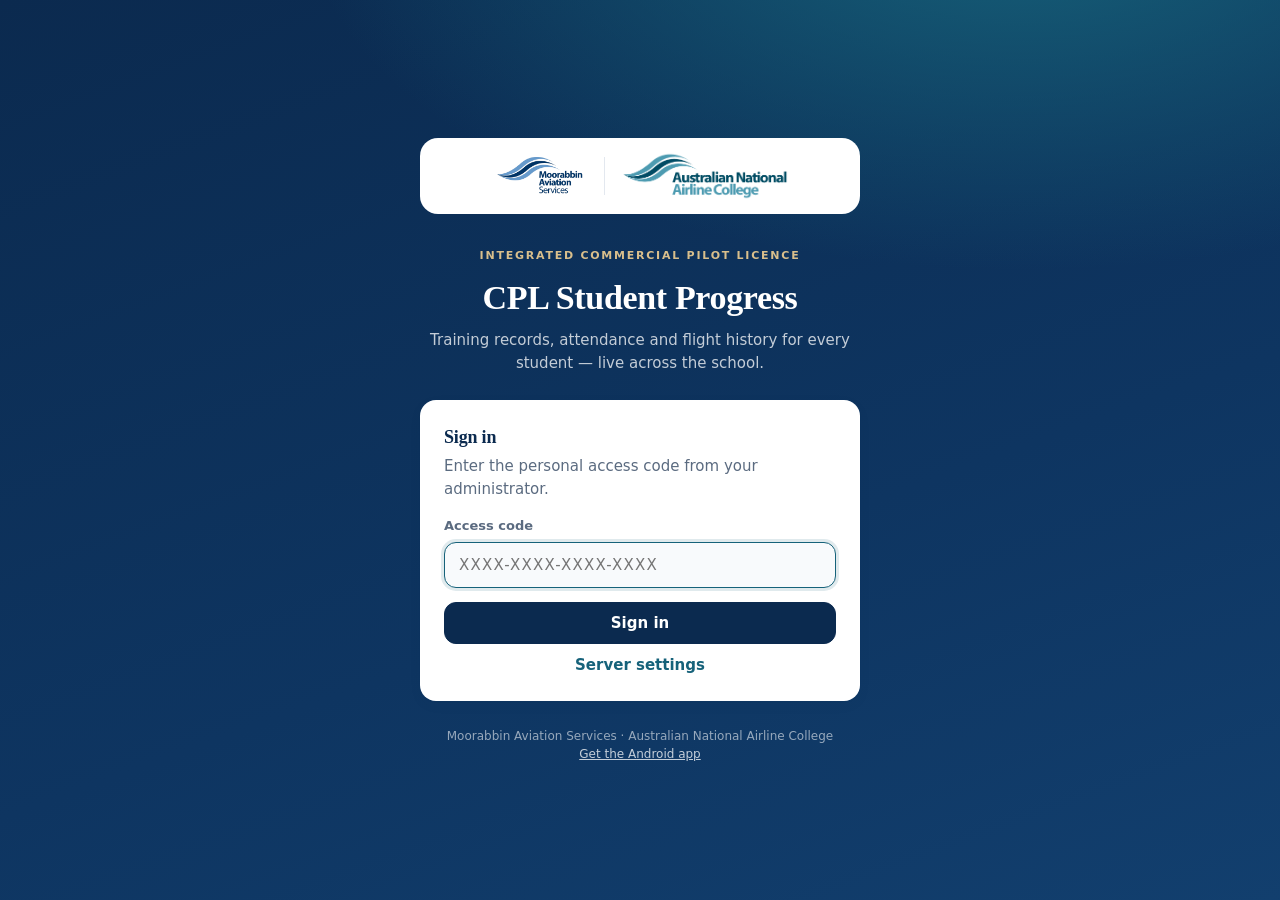
==== docs/index.html @ b9ecb1c2 "Read Smart cancellation report PDFs (statistics cover every event even when only the first page prin" ====
<!doctype html>
<html lang="en">
<head>
<meta charset="utf-8">
<meta name="cpl-build" content="2026-11-01T00:25:20Z">
<meta name="viewport" content="width=device-width,initial-scale=1,viewport-fit=cover">
<meta name="theme-color" content="#0b2a4f">
<meta name="description" content="CPL student progress for Moorabbin Aviation Services: training records, attendance and flight history, live across the school.">
<title>CPL Tracker · Moorabbin Aviation Services</title>
<link rel="manifest" href="manifest.webmanifest">
<link rel="icon" href="icons/icon-192.png">
<link rel="apple-touch-icon" href="icons/apple-touch-icon.png">
<meta name="apple-mobile-web-app-capable" content="yes">
<meta name="mobile-web-app-capable" content="yes">
<meta name="apple-mobile-web-app-status-bar-style" content="black-translucent">
<meta name="apple-mobile-web-app-title" content="CPL Tracker">
<link rel="stylesheet" href="app.css?v=2026-11-01T00:25:20Z">
</head>
<body>
<div id="app"><div class="login"><div class="box" style="color:#fff;text-align:center">Loading…</div></div></div>
<noscript>This site needs JavaScript.</noscript>
<script src="report.js?v=2026-11-01T00:25:20Z"></script>
<script src="importer.js?v=2026-11-01T00:25:20Z"></script>
<script src="app.js?v=2026-11-01T00:25:20Z"></script>
</body>
</html>
---- docs/app.css ----
:root{
  --navy:#0b2a4f;--navy2:#123b6b;--teal:#16627a;--gold:#b8955a;--gold2:#d9bf8c;
  --bg:#f3f5f8;--surface:#fff;--line:#e3e8ef;--line2:#eef2f6;--text:#0f1c2e;--muted:#5b6b80;--faint:#98a4b3;
  --green:#1f7a4d;--green-bg:#e3f2ea;--amber:#b7791f;--amber-bg:#fdf1dc;--red:#b42318;--red-bg:#fbe5e5;--chip:#e8edf3;--tint:#dfe8f3;
  --serif:"Iowan Old Style","Palatino Linotype",Palatino,Georgia,"Times New Roman",serif;
  --sans:Inter,system-ui,-apple-system,"Segoe UI",Roboto,"Helvetica Neue",Arial,sans-serif;
  --r:16px;--shadow:0 1px 2px #0b2a4f0d,0 4px 14px #0b2a4f0a;--shadow2:0 10px 40px #0b2a4f2e;
  --side:252px;
  color-scheme:light;
}
*{box-sizing:border-box}
html,body{margin:0;height:100%}
body{background:var(--bg);color:var(--text);font:15px/1.5 var(--sans);-webkit-font-smoothing:antialiased;-webkit-tap-highlight-color:transparent}
button,input,select,textarea{font:inherit;color:inherit}
a{color:var(--teal)}
h1,h2,h3{font-family:var(--serif);color:var(--navy);margin:0;font-weight:700;letter-spacing:-.01em}
.sr{position:absolute;width:1px;height:1px;overflow:hidden;clip:rect(0 0 0 0)}
svg.i{width:22px;height:22px;fill:currentColor;flex:0 0 auto}

/* ---------- shell ---------- */
.shell{display:grid;grid-template-columns:var(--side) 1fr;min-height:100vh}
.side{position:sticky;top:0;height:100vh;padding-top:calc(18px + env(safe-area-inset-top))!important;background:linear-gradient(180deg,#0b2a4f 0%,#0e3561 70%,#123f6e 100%);color:#fff;display:flex;flex-direction:column;padding:18px 14px}
.brand{background:#fff;border-radius:14px;padding:10px 12px;display:flex;align-items:center;gap:10px;margin-bottom:8px}
.brand img{height:34px;width:auto;display:block}
.brand .sep{width:1px;height:28px;background:var(--line)}
.side .kicker{font-size:10.5px;letter-spacing:.14em;text-transform:uppercase;color:var(--gold2);font-weight:700;padding:14px 10px 6px}
.side nav{display:flex;flex-direction:column;gap:2px;margin-top:4px}
.side nav a{display:flex;align-items:center;gap:12px;padding:11px 12px;border-radius:12px;color:#ffffffc0;text-decoration:none;font-weight:600;font-size:14.5px;transition:background .15s,color .15s}
.side nav a:hover{background:#ffffff12;color:#fff}
.side nav a.on{background:#ffffff1f;color:#fff;box-shadow:inset 3px 0 0 var(--gold)}
.side .grow{flex:1}
.me{display:flex;align-items:center;gap:10px;padding:10px;border-radius:12px;background:#ffffff10}
.me b{display:block;font-size:14px}.me small{color:#ffffffa0;font-size:12px}
.main{min-width:0;display:flex;flex-direction:column}
.top{position:sticky;top:0;z-index:20;display:flex;align-items:center;gap:12px;padding:calc(14px + env(safe-area-inset-top)) 28px 14px;background:#f3f5f8e8;backdrop-filter:blur(12px);-webkit-backdrop-filter:blur(12px);border-bottom:1px solid transparent}
.top.scrolled{border-bottom-color:var(--line)}
.top h1{font-size:24px;flex:1;min-width:0;white-space:nowrap;overflow:hidden;text-overflow:ellipsis}
.top .sub{font-family:var(--sans);font-size:13px;color:var(--muted);font-weight:500;margin-left:10px}
.content{padding:6px 28px 48px;max-width:1280px;width:100%}
.mnav{display:none}

/* ---------- controls ---------- */
.btn{display:inline-flex;align-items:center;justify-content:center;gap:8px;min-height:42px;padding:9px 16px;border-radius:12px;border:1px solid var(--line);background:var(--surface);color:var(--navy);font-weight:600;cursor:pointer;text-decoration:none;white-space:nowrap;transition:background .15s,box-shadow .15s,transform .05s}
.btn:hover{background:#f7f9fc}.btn:active{transform:translateY(1px)}
.btn.primary{background:var(--navy);border-color:var(--navy);color:#fff}.btn.primary:hover{background:var(--navy2)}
.btn.gold{background:var(--gold);border-color:var(--gold);color:#fff}.btn.gold:hover{background:#a8844b}
.btn.ghost{border-color:transparent;background:transparent}
.btn.danger{color:var(--red)}
.btn svg.i{width:20px;height:20px}
.btn:disabled{opacity:.55;cursor:default}
.icon-btn{width:42px;height:42px;border-radius:12px;border:0;background:transparent;display:grid;place-items:center;color:var(--navy);cursor:pointer}
.icon-btn:hover{background:#0b2a4f0d}
.search{position:relative;flex:0 1 360px}
.search svg{position:absolute;left:12px;top:50%;transform:translateY(-50%);color:var(--faint);width:20px;height:20px}
.search input{width:100%;height:42px;border-radius:12px;border:1px solid var(--line);background:#fff;padding:0 14px 0 40px;outline:none}
.search input:focus,.field input:focus,.field select:focus,.field textarea:focus{border-color:var(--teal);box-shadow:0 0 0 3px #16627a22}
.chips{display:flex;gap:8px;overflow-x:auto;padding:4px 0 12px;scrollbar-width:none}
.chips::-webkit-scrollbar{display:none}
.chip{flex:0 0 auto;border:1px solid var(--line);background:#fff;border-radius:99px;padding:7px 14px;font-weight:600;font-size:13.5px;cursor:pointer;color:var(--text);white-space:nowrap}
.chip:hover{border-color:#c9d3df}
.chip.on{background:var(--navy);border-color:var(--navy);color:#fff}
.chip small{opacity:.7;margin-left:6px;font-weight:600}
.pill{display:inline-flex;align-items:center;gap:4px;font-size:11.5px;font-weight:700;letter-spacing:.02em;padding:3px 10px;border-radius:99px;background:var(--chip);color:var(--muted);white-space:nowrap}
.pill.green{background:var(--green-bg);color:var(--green)}.pill.amber{background:var(--amber-bg);color:var(--amber)}.pill.red{background:var(--red-bg);color:var(--red)}.pill.navy{background:var(--tint);color:var(--navy)}
.label{font-size:11px;letter-spacing:.09em;text-transform:uppercase;color:var(--muted);font-weight:700}
.muted{color:var(--muted)}
.field{display:flex;flex-direction:column;gap:6px;margin:0 0 14px}
.field>span{font-size:13px;font-weight:600;color:var(--muted)}
.field input,.field select,.field textarea{height:46px;border:1px solid var(--line);border-radius:12px;padding:0 14px;background:#f8fafc;outline:none;width:100%}
.field textarea{height:auto;min-height:96px;padding:12px 14px;resize:vertical}
.seg{display:grid;gap:8px}
.seg button{display:flex;align-items:center;justify-content:space-between;padding:12px 14px;border-radius:12px;border:1px solid var(--line);background:#fff;font-weight:500;cursor:pointer;text-align:left}
.seg button.on{border:1.5px solid var(--navy);background:var(--tint);color:var(--navy);font-weight:700}
.seg button svg{width:20px;height:20px;visibility:hidden}.seg button.on svg{visibility:visible}

/* ---------- cards ---------- */
.card{background:var(--surface);border-radius:var(--r);box-shadow:var(--shadow);padding:18px 20px}
.card h2{font-size:18px}
.card .sub{color:var(--muted);font-size:13px;margin-top:2px}
.grid{display:grid;gap:16px}
.g2{grid-template-columns:repeat(2,minmax(0,1fr))}.g3{grid-template-columns:repeat(3,minmax(0,1fr))}
.avatar{flex:0 0 auto;display:grid;place-items:center;border-radius:50%;color:#fff;font-weight:700;letter-spacing:.02em}
.ring{flex:0 0 auto;display:block}
.ring text{font:700 13px var(--sans);fill:var(--navy)}
.bar{height:8px;border-radius:5px;background:var(--chip);overflow:hidden}
.bar>i{display:block;height:100%;border-radius:5px;background:var(--teal);transition:width .4s ease}
.empty{padding:56px 20px;text-align:center;color:var(--muted)}
.empty svg{width:56px;height:56px;color:var(--line);display:block;margin:0 auto 10px}
.kv{display:flex;justify-content:space-between;gap:16px;padding:9px 0;border-top:1px solid var(--line2);font-size:14px}
.kv:first-of-type{border-top:0}.kv span{color:var(--muted)}.kv b{text-align:right;font-weight:600}

/* ---------- students ---------- */
.toolbar{display:flex;align-items:center;gap:10px;margin:2px 0 6px}
.toolbar .chips{flex:1;min-width:0}
.sortsel{flex:0 0 auto;height:38px;border:1px solid var(--line);border-radius:99px;background:#fff;padding:0 12px;font-weight:600;font-size:13.5px;color:var(--navy);margin-bottom:8px;cursor:pointer}
.toolbar .grow{flex:1}
.status{font-size:12.5px;font-weight:600;color:var(--amber)}
.table{width:100%;border-collapse:separate;border-spacing:0;background:#fff;border-radius:var(--r);box-shadow:var(--shadow);overflow:hidden}
.table th{text-align:left;font-size:11px;letter-spacing:.08em;text-transform:uppercase;color:var(--muted);font-weight:700;padding:12px 12px;background:#f8fafc;border-bottom:1px solid var(--line)}
.table td{padding:11px 12px;border-bottom:1px solid var(--line2);vertical-align:middle;font-size:14px}
.table tr:last-child td{border-bottom:0}
.table tbody tr{cursor:pointer;transition:background .12s}
.table tbody tr:hover{background:#f7f9fc}
.who{display:flex;align-items:center;gap:12px;min-width:0}
.who b{display:block;font-size:15px;white-space:nowrap;overflow:hidden;text-overflow:ellipsis;max-width:240px}
.table td:last-child,.table td.c-course{white-space:nowrap}
.who small{color:var(--muted);font-size:12.5px}
.prog{display:flex;align-items:center;gap:10px;min-width:130px}
.prog .bar{flex:1}
.prog b{font-size:13.5px;width:44px;text-align:right}
.next{color:var(--teal);font-weight:600;font-size:13px;max-width:210px;white-space:nowrap;overflow:hidden;text-overflow:ellipsis}
.cards{display:none}
.scard{display:flex;align-items:center;gap:12px;background:#fff;border-radius:16px;box-shadow:var(--shadow);padding:12px 12px 12px 14px;margin-bottom:10px;cursor:pointer}
.scard .mid{flex:1;min-width:0}
.scard b{display:block;font-size:16px;white-space:nowrap;overflow:hidden;text-overflow:ellipsis}
.scard small{display:block;color:var(--muted);font-size:13px;white-space:nowrap;overflow:hidden;text-overflow:ellipsis}
.scard .row{display:flex;align-items:center;gap:6px;margin-top:5px;min-width:0}
.more{display:flex;justify-content:center;padding:14px}

/* ---------- profile ---------- */
.hero{position:relative;overflow:hidden;border-radius:20px;background:linear-gradient(135deg,#0b2a4f 0%,#123f6e 55%,#16627a 100%);color:#fff;padding:22px 24px 18px;box-shadow:var(--shadow2)}
.hero::after{content:"";position:absolute;right:-80px;top:-60px;width:340px;height:340px;border-radius:50%;border:1px solid #ffffff1c;box-shadow:0 0 0 40px #ffffff07,0 0 0 90px #ffffff05}
.hero .head{display:flex;align-items:center;gap:18px;position:relative;z-index:1}
.hero h2{color:#fff;font-size:28px}
.hero .meta{color:#ffffffc7;font-size:14px;margin-top:2px}
.hero .actions{display:flex;gap:6px;margin-left:auto;align-self:flex-start}
.hero .icon-btn{color:#fff}.hero .icon-btn:hover{background:#ffffff1a}
.hero .ring text{fill:#fff}
.tiles{display:grid;grid-template-columns:repeat(4,1fr);gap:10px;margin-top:18px;position:relative;z-index:1}
.tile{background:#ffffff14;border:1px solid #ffffff14;border-radius:14px;padding:10px 14px}
.tile b{display:block;font-size:20px;line-height:1.2}
.tile small{color:#ffffffb0;font-size:12px}
.tile.warn{background:#b4231840;border-color:#ff8a8040}.tile.warn b{color:#ffcdc7}
.tabs{display:flex;gap:4px;margin:18px 0 16px;border-bottom:1px solid var(--line);overflow-x:auto;scrollbar-width:none}
.tabs::-webkit-scrollbar{display:none}
.tabs a{padding:11px 16px;color:var(--muted);text-decoration:none;font-weight:600;border-bottom:3px solid transparent;margin-bottom:-1px;white-space:nowrap}
.tabs a:hover{color:var(--navy)}
.tabs a.on{color:var(--navy);border-bottom-color:var(--gold)}
.meter{margin-top:14px}.meter .t{display:flex;justify-content:space-between;font-size:14px;margin-bottom:6px}.meter .t b{color:var(--navy)}
.nextcard{display:flex;align-items:center;gap:14px;cursor:pointer}
.nextcard svg.i{color:var(--teal);width:30px;height:30px}
.minis{display:grid;grid-template-columns:repeat(4,1fr);gap:8px;margin-top:12px}
.minis b{display:block;color:var(--navy);font-size:18px}.minis small{color:var(--muted);font-size:12px}
.ms{display:flex;align-items:center;gap:12px;padding:11px 0;border-top:1px solid var(--line2);cursor:pointer}
.ms:first-of-type{border-top:0}
.ms .t{flex:1;min-width:0}.ms .t b{display:block;font-size:14px}.ms .t small{color:var(--muted);font-size:12.5px}
.list{background:#fff;border-radius:var(--r);box-shadow:var(--shadow);overflow:hidden}
.phase{padding:14px 18px 6px;background:#f8fafc;border-bottom:1px solid var(--line2)}
.li{display:flex;align-items:center;gap:14px;padding:12px 18px;border-bottom:1px solid var(--line2);cursor:pointer;transition:background .12s}
.li:hover{background:#f7f9fc}
.li:last-child{border-bottom:0}
.li .t{flex:1;min-width:0}
.li .t b{display:block;font-size:14.5px;font-weight:600}
.li .t small{display:block;color:var(--muted);font-size:12.5px;white-space:nowrap;overflow:hidden;text-overflow:ellipsis}
.li .t em{display:block;font-style:normal;color:var(--teal);font-size:12.5px;white-space:nowrap;overflow:hidden;text-overflow:ellipsis}
.li.static{cursor:default}.li.static:hover{background:none}
.dot{flex:0 0 auto;width:28px;height:28px;border-radius:50%;border:2px solid var(--line);display:grid;place-items:center;background:#fff}
.dot svg{width:16px;height:16px;fill:#fff}
.dot.done{background:var(--green);border-color:var(--green)}.dot.prog{background:var(--amber-bg);border-color:var(--amber)}.dot.fail{background:var(--red);border-color:var(--red)}
.date{flex:0 0 52px;text-align:center}.date b{display:block;color:var(--navy);font-size:19px;line-height:1.1}.date small{color:var(--muted);font-size:11px;font-weight:700}
.attsum{display:flex;align-items:center;gap:18px}
.attsum .pills{display:flex;flex-wrap:wrap;gap:6px;margin-top:8px}
.warnline{color:var(--red);font-weight:700;font-size:13.5px;margin-top:8px}

/* ---------- overview ---------- */
.welcome{border-radius:20px;background:linear-gradient(135deg,#0b2a4f 0%,#16627a 100%);color:#fff;padding:24px;box-shadow:var(--shadow2);position:relative;overflow:hidden}
.welcome::after{content:"";position:absolute;right:-60px;bottom:-120px;width:320px;height:320px;border-radius:50%;border:1px solid #ffffff1f;box-shadow:0 0 0 50px #ffffff06}
.welcome h2{color:#fff;font-size:26px}
.welcome p{color:#ffffffc2;margin:4px 0 18px}
.stats{display:grid;grid-template-columns:repeat(4,1fr);gap:12px;position:relative;z-index:1}
.stats b{display:block;font-size:30px;line-height:1.1}.stats small{color:#ffffffb3}
.stats .gold b{color:var(--gold2)}
.prow{display:flex;align-items:center;gap:12px;padding:10px 0;border-top:1px solid var(--line2);cursor:pointer}
.prow:first-of-type{border-top:0}
.prow .t{flex:1;min-width:0}.prow .t b{display:block;font-size:14.5px;white-space:nowrap;overflow:hidden;text-overflow:ellipsis}.prow .t small{color:var(--muted);font-size:12.5px}
.cbar{margin-top:12px}.cbar .t{display:flex;justify-content:space-between;font-size:14px;margin-bottom:5px}

/* ---------- uploads (review UI shared with the classic tracker) ---------- */
.drop{border:2px dashed #c3cfdc;border-radius:18px;background:#fff;padding:34px 20px;text-align:center;cursor:pointer;transition:border-color .15s,background .15s}
.drop:hover,.drop.over{border-color:var(--gold);background:#fffaf1}
.drop svg.i{width:44px;height:44px;color:var(--teal)}
.drop h2{margin:8px 0 4px}
.kinds{display:grid;grid-template-columns:repeat(2,minmax(0,1fr));gap:12px;margin-top:16px}
.kind{display:flex;gap:12px;align-items:flex-start}
.kind svg.i{color:var(--teal)}
.kind b{display:block;font-size:14.5px}.kind small{color:var(--muted);font-size:13px}
#stReview{margin-top:16px;background:#fff;border-radius:var(--r);box-shadow:var(--shadow);padding:18px 20px;border:1px solid var(--gold2)}
#stReview .hint{color:var(--muted);font-size:13.5px}
.strhead{display:flex;justify-content:space-between;align-items:center}
.strhead h3{font-size:20px}
#stReview h4{margin:18px 0 8px;color:var(--navy);font-size:15px}
#stReview button{min-height:38px;padding:7px 14px;border-radius:10px;border:1px solid var(--line);background:#fff;color:var(--navy);font-weight:600;cursor:pointer}
#stReview button.primary{background:var(--navy);border-color:var(--navy);color:#fff}
.stfile{display:flex;flex-direction:column;gap:4px;padding:10px 0;border-bottom:1px solid var(--line2)}
.stfile>span{font-size:13px;color:var(--muted)}.stfile.bad>span{color:var(--red)}
.stfile pre{white-space:pre-wrap;max-height:240px;overflow:auto;font-size:12px;background:#f5f7fa;padding:8px;border-radius:8px}
.sthrow{width:64px;display:inline-block;padding:2px 6px;border:1px solid var(--line);border-radius:8px}
.stmap{display:grid;grid-template-columns:repeat(auto-fill,minmax(230px,1fr));gap:10px;margin-top:8px}
.stmap label{display:flex;flex-direction:column;gap:4px;font-size:13px;font-weight:600}
.stmap label small{display:block;font-weight:400;color:var(--muted);overflow:hidden;text-overflow:ellipsis;white-space:nowrap}
.stmap select,.stfor select{height:38px;border:1px solid var(--line);border-radius:10px;padding:0 10px;background:#f8fafc}
.stchange{padding:10px 12px;margin-bottom:8px;border:1px solid var(--line);border-radius:12px;background:#fff}
.stchange>small{display:block;color:var(--muted);font-size:12px}
.stchange ul{margin:6px 0 0;padding-left:20px;font-size:13px;max-height:220px;overflow:auto}
.stchange em{color:var(--muted);font-style:normal;font-size:12px}
.stpick{display:flex;align-items:center;gap:8px}
.stfor{display:flex;align-items:center;gap:8px;font-size:13px;margin:6px 0}
.stactions{display:flex;gap:8px;flex-wrap:wrap;margin-top:10px}

/* ---------- sheets, toasts, login ---------- */
.scrim{position:fixed;inset:0;background:#0b1a2e66;z-index:80;opacity:0;transition:opacity .2s}
.scrim.show{opacity:1}
.sheet{position:fixed;z-index:81;background:#fff;box-shadow:var(--shadow2);display:flex;flex-direction:column;transition:transform .25s cubic-bezier(.2,.8,.2,1)}
.sheet header{display:flex;align-items:center;gap:10px;padding:18px 18px 8px 22px}
.sheet header h3{flex:1;font-size:20px}
.sheet .body{padding:8px 22px 22px;overflow:auto}
.sheet .foot{display:flex;gap:8px;padding:12px 22px 20px;border-top:1px solid var(--line2)}
.sheet .foot .btn{flex:1}
@media(min-width:761px){.sheet{top:0;right:0;bottom:0;width:440px;transform:translateX(105%)}.sheet.show{transform:none}}
@media(max-width:760px){.sheet{left:0;right:0;bottom:0;max-height:88vh;border-radius:22px 22px 0 0;transform:translateY(105%)}.sheet.show{transform:none}.sheet::before{content:"";width:40px;height:5px;border-radius:3px;background:var(--line);margin:10px auto 0}}
.toast{position:fixed;left:50%;bottom:28px;transform:translate(-50%,20px);opacity:0;z-index:90;max-width:min(92vw,520px);background:var(--navy);color:#fff;padding:12px 18px;border-radius:12px;box-shadow:var(--shadow2);border-left:3px solid var(--gold);font-size:14px;transition:opacity .2s,transform .2s;pointer-events:none}
.toast.show{opacity:1;transform:translate(-50%,0)}
.login{min-height:100vh;display:grid;place-items:center;padding:calc(32px + env(safe-area-inset-top)) 16px calc(32px + env(safe-area-inset-bottom));background:radial-gradient(1200px 600px at 80% -10%,#16627a 0%,transparent 60%),linear-gradient(160deg,#0b2a4f 0%,#0e3561 60%,#123f6e 100%)}
.login .box{width:min(440px,100%);text-align:center;color:#fff}
.login .logos{display:flex;align-items:center;justify-content:center;gap:16px;background:#fff;border-radius:18px;padding:14px 20px;margin-bottom:34px}
.login .logos img{height:48px;width:auto}
.login .logos .sep{width:1px;height:38px;background:var(--line)}
.login .kicker{color:var(--gold2);font-size:11px;letter-spacing:.16em;text-transform:uppercase;font-weight:700}
.login h1{color:#fff;font-size:34px;margin:8px 0 6px}
.login p{color:#ffffffc0;margin:0 0 26px}
.login .card{text-align:left;padding:24px}
.login .err{color:var(--red);font-size:13.5px;margin:-4px 0 10px}
.login .foot{color:#ffffff90;font-size:12px;margin-top:26px}
.linkbtn{background:none;border:0;color:var(--teal);font-weight:600;cursor:pointer;padding:10px 0 0;display:block;margin:0 auto}
.update{position:fixed;right:20px;bottom:20px;z-index:85;display:flex;align-items:center;gap:10px;background:var(--navy);color:#fff;padding:12px 14px;border-radius:14px;box-shadow:var(--shadow2);border-left:3px solid var(--gold)}
.update .btn{min-height:34px;padding:5px 12px}

/* ---------- phones ---------- */
@media(max-width:1280px){.c-course{display:none}}
@media(max-width:1020px){.g3{grid-template-columns:1fr 1fr}.stats{grid-template-columns:repeat(2,1fr)}}
@media(max-width:760px){
  .shell{display:block}
  .side{display:none}
  .top{padding:calc(12px + env(safe-area-inset-top)) calc(16px + env(safe-area-inset-right)) 12px calc(16px + env(safe-area-inset-left));background:var(--navy);color:#fff;backdrop-filter:none;-webkit-backdrop-filter:none}
  .top h1{color:#fff;font-size:21px}.top .sub{color:#ffffffb0}
  .top .icon-btn,.top .btn.ghost{color:#fff}
  .top .sub{display:none}
  .wide{display:none}
  .top .btn.ghost{min-height:40px;padding:8px 10px}
  .toolbar{flex-direction:column;align-items:stretch;gap:0}
  .sortsel{align-self:flex-start}
  .hero .ring{width:62px;height:62px}
  .hero .head{gap:12px}
  .top .search{display:none}
  .top.searching .search{display:block;flex:1}.top.searching h1{display:none}
  .top .search input{background:#ffffff22;border-color:transparent;color:#fff}.top .search input::placeholder{color:#ffffffa0}.top .search svg{color:#ffffffb0}
  .content{padding:12px 14px 96px}
  .mnav{display:grid;grid-template-columns:repeat(4,1fr);position:fixed;left:0;right:0;bottom:0;z-index:60;background:#fff;box-shadow:0 -4px 20px #0b2a4f14;padding:6px 4px calc(6px + env(safe-area-inset-bottom))}
  .mnav a{display:flex;flex-direction:column;align-items:center;gap:3px;font-size:12px;font-weight:600;color:var(--muted);text-decoration:none}
  .mnav a span{display:grid;place-items:center;width:60px;height:32px;border-radius:16px}
  .mnav a.on{color:var(--navy)}.mnav a.on span{background:var(--tint)}
  .table{display:none}.cards{display:block}
  .g2,.g3{grid-template-columns:1fr}
  .hero{border-radius:0;margin:-12px -14px 0;padding:16px 18px 16px;box-shadow:none}
  .hero h2{font-size:22px}
  .tiles{grid-template-columns:repeat(4,1fr);gap:6px}.tile{padding:8px;text-align:center}.tile b{font-size:16px}.tile small{font-size:11px}
  .tabs{margin:0 -14px 14px;padding:0 8px;background:var(--navy);border:0}
  .tabs a{color:#ffffff99}.tabs a.on{color:#fff}
  .minis{grid-template-columns:repeat(2,1fr);row-gap:12px}
  .kinds{grid-template-columns:1fr}
  .stats b{font-size:24px}
  .toast{bottom:calc(84px + env(safe-area-inset-bottom))}
  .update{left:12px;right:12px;bottom:calc(84px + env(safe-area-inset-bottom))}
  .top .btn.gold.fab span{display:inline}
  .fab{position:fixed;right:16px;bottom:calc(84px + env(safe-area-inset-bottom));z-index:50;box-shadow:0 8px 24px #0b2a4f40}
  .stmap{grid-template-columns:1fr}
}
@media(prefers-reduced-motion:reduce){*{transition:none!important;animation:none!important}}
@media print{.side,.top,.mnav,.tabs,.btn,.icon-btn{display:none!important}.shell{display:block}.content{padding:0}.card,.list,.hero{box-shadow:none}}
.lastf b{display:block;font-size:13.5px;font-weight:600;max-width:220px;white-space:nowrap;overflow:hidden;text-overflow:ellipsis}.lastf small{color:var(--muted);font-size:12px}
.nextcard svg.i:first-child{flex:0 0 auto}

/* Claude scans */
.claude .ch{display:flex;align-items:flex-start;gap:14px}
.claude .ch>svg.i{width:30px;height:30px;color:var(--gold);flex:0 0 auto;margin-top:2px}
.claude .ch>div{flex:1;min-width:0}
.claude .ch .btn{flex:0 0 auto}
.scans{margin-top:12px}
.scans .li{padding:11px 4px;border-bottom:1px solid var(--line2)}
.scans .li:last-child{border-bottom:0}
.scans .li>svg.i{width:22px;height:22px;color:var(--teal);flex:0 0 auto}
.spin{display:inline-block;width:11px;height:11px;border:2px solid currentColor;border-right-color:transparent;border-radius:50%;animation:spin .8s linear infinite;margin-right:4px;vertical-align:-1px}
.spin.big{width:28px;height:28px;border-width:3px;color:var(--teal);margin:0 0 10px}
@keyframes spin{to{transform:rotate(360deg)}}
.note{margin-top:12px;padding:10px 14px;border-radius:12px;background:var(--chip);font-size:13.5px;display:flex;gap:8px;align-items:flex-start}
.note.amber{background:var(--amber-bg);color:var(--amber)}.note.green{background:var(--green-bg);color:var(--green);font-weight:600}
.note svg.i{width:18px;height:18px;flex:0 0 auto}
.grp{margin-top:14px;padding:6px 0}
.gh{display:flex;align-items:center;gap:12px;padding:10px 20px 10px;border-bottom:1px solid var(--line2)}
.gh>div{flex:1;min-width:0}.gh b{display:block;font-size:15px}.gh small{display:block;color:var(--muted);font-size:12.5px}
.gh select{height:40px;border:1px solid var(--line);border-radius:10px;padding:0 10px;background:#f8fafc;max-width:46%}
.bad{color:var(--red)!important}
.chg{display:flex;align-items:flex-start;gap:12px;padding:11px 20px;border-bottom:1px solid var(--line2);cursor:pointer}
.chg:last-child{border-bottom:0}
.chg.off{opacity:.6;cursor:default}
.chg input{width:20px;height:20px;margin-top:2px;accent-color:var(--navy);flex:0 0 auto}
.chg .t{flex:1;min-width:0}.chg .t b{font-size:14.5px;font-weight:600}
.chg .ba{font-size:13.5px;margin-top:2px}.chg .ba s{color:var(--muted)}.chg .ba .to{font-weight:700;color:var(--navy)}
.chg small{display:block;font-size:12.5px;color:var(--muted);margin-top:2px}
.chg small.why{font-style:italic}
.approve{position:sticky;bottom:12px;margin-top:16px;display:flex;align-items:center;gap:10px;background:var(--surface);border-radius:16px;box-shadow:0 8px 30px #0b2a4f2e;padding:10px 12px 10px 18px;z-index:5}
.approve #cnt{flex:1;font-weight:600;color:var(--muted)}
@media (max-width:760px){
  .claude .ch{flex-wrap:wrap}.claude .ch .btn{width:100%}
  .gh{flex-wrap:wrap}.gh select{max-width:100%;width:100%}
  .chg,.gh{padding-left:16px;padding-right:16px}
  .approve{bottom:calc(76px + env(safe-area-inset-bottom));padding:8px}
  .approve #all{display:none}
}
.known summary{padding:10px 20px;color:var(--muted);font-size:13px;font-weight:600;cursor:pointer;list-style:none}
.known summary::before{content:'▸ '}.known[open] summary::before{content:'▾ '}
.known summary::-webkit-details-marker{display:none}

/* report page */
.rtools{display:flex;flex-wrap:wrap;gap:12px 16px;align-items:flex-end;margin-bottom:16px}.rtools .field{margin:0;min-width:150px}
.rtools .check{display:flex;gap:8px;align-items:center;font-size:14px;padding-bottom:10px}
.rwrap{overflow:hidden}.rscale{transform-origin:0 0;width:max-content}
.codebox{font:700 26px/1.2 ui-monospace,Menlo,Consolas,monospace;letter-spacing:2px;text-align:center;padding:16px;border-radius:12px;background:#f2f5f9;border:1px dashed #b8c4d4;margin:4px 0 12px;user-select:all;word-break:break-all}
.iosinstall{display:flex;gap:12px;align-items:flex-start;text-align:left;font-size:14px;line-height:1.45}.iosinstall svg{flex:none;width:22px;height:22px}
.login .iosinstall{margin-top:18px;padding:14px;border-radius:14px;background:#ffffff18;color:#fff}
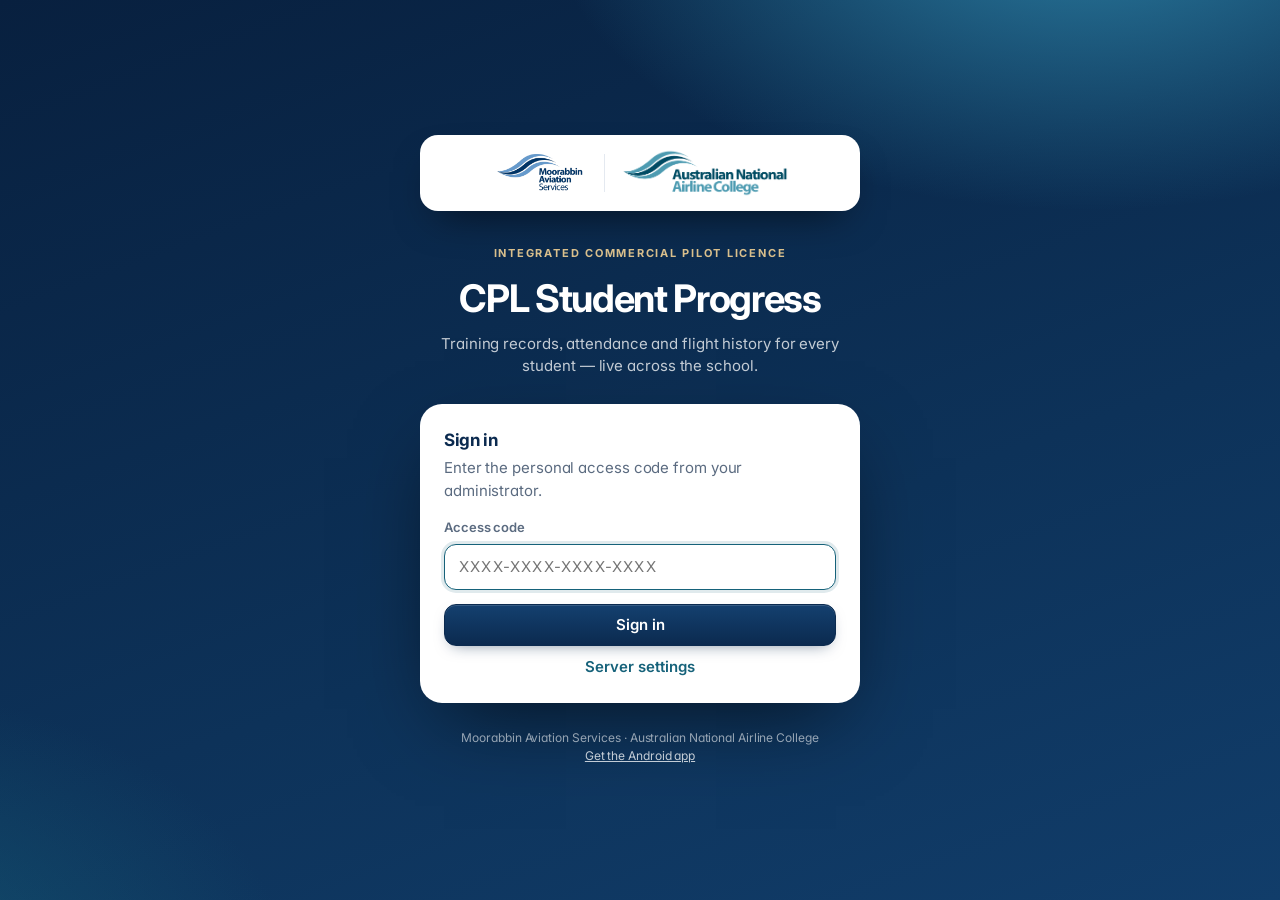
==== commit 6959c489: "Design pass: Inter everywhere (bundled in the app), glass navy, softer depth, motion; no more page o" ====
--- a/docs/index.html
+++ b/docs/index.html
@@ -2,7 +2,7 @@
 <html lang="en">
 <head>
 <meta charset="utf-8">
-<meta name="cpl-build" content="2026-11-01T00:25:20Z">
+<meta name="cpl-build" content="2026-11-01T00:35:58Z">
 <meta name="viewport" content="width=device-width,initial-scale=1,viewport-fit=cover">
 <meta name="theme-color" content="#0b2a4f">
 <meta name="description" content="CPL student progress for Moorabbin Aviation Services: training records, attendance and flight history, live across the school.">
@@ -14,13 +14,16 @@
 <meta name="mobile-web-app-capable" content="yes">
 <meta name="apple-mobile-web-app-status-bar-style" content="black-translucent">
 <meta name="apple-mobile-web-app-title" content="CPL Tracker">
-<link rel="stylesheet" href="app.css?v=2026-11-01T00:25:20Z">
+<link rel="preconnect" href="https://fonts.googleapis.com">
+<link rel="preconnect" href="https://fonts.gstatic.com" crossorigin>
+<link rel="stylesheet" href="https://fonts.googleapis.com/css2?family=Inter:opsz,wght@14..32,400..800&display=swap">
+<link rel="stylesheet" href="app.css?v=2026-11-01T00:35:58Z">
 </head>
 <body>
 <div id="app"><div class="login"><div class="box" style="color:#fff;text-align:center">Loading…</div></div></div>
 <noscript>This site needs JavaScript.</noscript>
-<script src="report.js?v=2026-11-01T00:25:20Z"></script>
-<script src="importer.js?v=2026-11-01T00:25:20Z"></script>
-<script src="app.js?v=2026-11-01T00:25:20Z"></script>
+<script src="report.js?v=2026-11-01T00:35:58Z"></script>
+<script src="importer.js?v=2026-11-01T00:35:58Z"></script>
+<script src="app.js?v=2026-11-01T00:35:58Z"></script>
 </body>
 </html>
--- a/docs/app.css
+++ b/docs/app.css
@@ -328,3 +328,164 @@
 .codebox{font:700 26px/1.2 ui-monospace,Menlo,Consolas,monospace;letter-spacing:2px;text-align:center;padding:16px;border-radius:12px;background:#f2f5f9;border:1px dashed #b8c4d4;margin:4px 0 12px;user-select:all;word-break:break-all}
 .iosinstall{display:flex;gap:12px;align-items:flex-start;text-align:left;font-size:14px;line-height:1.45}.iosinstall svg{flex:none;width:22px;height:22px}
 .login .iosinstall{margin-top:18px;padding:14px;border-radius:14px;background:#ffffff18;color:#fff}
+
+/* =====================================================================
+   Design pass 3 (2026-11-01): one typeface, glass on navy, softer depth,
+   calmer motion, layouts that never overflow the screen.
+   ===================================================================== */
+:root{
+  --serif:Inter,system-ui,-apple-system,"Segoe UI",Roboto,sans-serif;
+  --sans:Inter,system-ui,-apple-system,"Segoe UI",Roboto,"Helvetica Neue",Arial,sans-serif;
+  --bg:#f4f6fa;--line:#e4e9f0;--line2:#eef1f6;
+  --r:18px;
+  --shadow:0 0 0 1px #0b2a4f0a,0 1px 2px #0b2a4f0d,0 6px 18px -6px #0b2a4f14;
+  --shadow-hover:0 0 0 1px #0b2a4f12,0 2px 4px #0b2a4f10,0 16px 32px -12px #0b2a4f2e;
+  --shadow2:0 24px 60px -18px #0b2a4f59;
+  --grad:linear-gradient(135deg,#0b2a4f 0%,#123f6e 52%,#16627a 100%);
+  --gold-grad:linear-gradient(135deg,#d9bf8c,#b8955a);
+  --ease:cubic-bezier(.2,.8,.2,1);
+}
+body{font-feature-settings:"cv11","ss01","ss03";letter-spacing:-.006em;
+  background:radial-gradient(1200px 520px at 100% -10%,#dfe9f5 0%,transparent 60%),radial-gradient(900px 420px at -10% 0%,#e9eef6 0%,transparent 55%),var(--bg);background-attachment:fixed}
+h1,h2,h3{font-family:var(--sans);letter-spacing:-.022em;font-weight:700}
+b,.stats b,.tile b,.minis b,.prog b,.date b,.ring text{font-variant-numeric:tabular-nums}
+:focus-visible{outline:2px solid #16627a;outline-offset:2px;border-radius:8px}
+
+/* layout: content may never be wider than the screen */
+.main,.content{min-width:0}
+.content.enter{animation:pageIn .32s var(--ease)}
+@keyframes pageIn{from{opacity:0;transform:translateY(6px)}to{opacity:1;transform:none}}
+
+/* sidebar */
+.side{background:radial-gradient(420px 260px at 0% 0%,#1d5a86 0%,transparent 70%),radial-gradient(360px 300px at 100% 100%,#16627a66 0%,transparent 70%),linear-gradient(180deg,#0a2547 0%,#0d3259 60%,#0f3a66 100%);box-shadow:inset -1px 0 0 #ffffff10}
+.brand{box-shadow:0 8px 24px -10px #00000066}
+.side nav a{border-radius:12px;position:relative}
+.side nav a.on{background:linear-gradient(90deg,#ffffff24,#ffffff0d);box-shadow:inset 0 0 0 1px #ffffff1a}
+.side nav a.on::before{content:"";position:absolute;left:-14px;top:9px;bottom:9px;width:3px;border-radius:0 3px 3px 0;background:var(--gold-grad)}
+.me{background:#ffffff0f;box-shadow:inset 0 0 0 1px #ffffff14;backdrop-filter:blur(8px)}
+.qs{display:flex;align-items:center;gap:10px;width:100%;margin:6px 0 8px;padding:9px 12px;border-radius:12px;border:0;background:#ffffff12;box-shadow:inset 0 0 0 1px #ffffff17;color:#ffffffb8;font-size:13.5px;font-weight:500;cursor:pointer;transition:background .15s}
+.qs:hover{background:#ffffff1c;color:#fff}.qs svg.i{width:18px;height:18px}.qs span{flex:1;text-align:left}
+kbd{font:600 11px/1 var(--sans);padding:3px 6px;border-radius:6px;background:#ffffff1a;box-shadow:inset 0 -1px 0 #00000026;color:inherit}
+
+/* header */
+.top{background:linear-gradient(180deg,#f4f6fae6,#f4f6facc)}
+.top h1{font-size:26px;letter-spacing:-.03em}
+
+/* controls */
+.btn{border-radius:12px;font-weight:600;transition:background .15s,box-shadow .2s,transform .12s var(--ease),border-color .15s}
+.btn:hover{box-shadow:0 4px 14px -6px #0b2a4f40}
+.btn.primary{background:linear-gradient(180deg,#14406f,#0b2a4f);box-shadow:inset 0 1px 0 #ffffff26,0 6px 16px -8px #0b2a4f99}
+.btn.primary:hover{background:linear-gradient(180deg,#184a80,#0e3260)}
+.btn.gold{background:var(--gold-grad);border:0;color:#1b1406;box-shadow:inset 0 1px 0 #ffffff59,0 8px 20px -10px #b8955acc}
+.btn.gold:hover{filter:brightness(1.04)}
+.btn.ghost:hover{box-shadow:none;background:#0b2a4f0b}
+.search input{border-radius:14px;height:44px;background:#fff;box-shadow:0 1px 2px #0b2a4f0a;transition:box-shadow .2s,border-color .2s}
+.chip{transition:background .15s,border-color .15s,box-shadow .15s}
+.chip.on{background:var(--grad);border-color:transparent;box-shadow:0 6px 14px -8px #0b2a4fb3}
+.pill{letter-spacing:.01em;padding:4px 10px}
+.pill.dotted::before{content:"";width:6px;height:6px;border-radius:50%;background:currentColor;margin-right:2px}
+.field input,.field select,.field textarea{background:#f7f9fc;transition:box-shadow .2s,border-color .2s,background .2s}
+.field input:focus,.field select:focus,.field textarea:focus{background:#fff}
+
+/* cards and lists */
+.card,.list,.table,.scard,#stReview{box-shadow:var(--shadow)}
+.card{border-radius:var(--r)}
+.card h2{font-size:17px}
+.list{border-radius:var(--r)}
+.li,.prow,.ms,.table tbody tr{transition:background .15s}
+.scard{transition:box-shadow .2s var(--ease),transform .2s var(--ease)}
+@media(hover:hover){.scard:hover,.nextcard:hover{box-shadow:var(--shadow-hover);transform:translateY(-1px)}}
+.nextcard{transition:box-shadow .2s var(--ease),transform .2s var(--ease)}
+.bar{height:8px;background:#e9eef5}
+.bar>i{background-image:linear-gradient(90deg,#ffffff00,#ffffff38)}
+.empty svg{color:#cfd8e3}
+.dot{transition:transform .2s var(--ease)}
+.li:hover .dot{transform:scale(1.06)}
+
+/* students */
+.msearch{display:none}
+.focus{display:flex;gap:6px;overflow-x:auto;scrollbar-width:none;padding:2px 0 10px}
+.focus::-webkit-scrollbar{display:none}
+.focus button{flex:0 0 auto;display:inline-flex;align-items:center;gap:6px;height:34px;padding:0 13px;border-radius:10px;border:0;background:transparent;color:var(--muted);font-weight:600;font-size:13.5px;cursor:pointer;transition:background .15s,color .15s}
+.focus button:hover{background:#0b2a4f0b;color:var(--navy)}
+.focus button.on{background:#fff;color:var(--navy);box-shadow:var(--shadow)}
+.focus button small{font-size:11.5px;font-weight:700;padding:1px 7px;border-radius:99px;background:#e9eef5;color:var(--muted)}
+.focus button.warn small{background:var(--red-bg);color:var(--red)}
+.chips{-webkit-mask-image:linear-gradient(90deg,#000 calc(100% - 28px),transparent);mask-image:linear-gradient(90deg,#000 calc(100% - 28px),transparent);padding-right:28px}
+.tablewrap{border-radius:var(--r);box-shadow:var(--shadow);background:#fff;overflow-x:auto}
+.tablewrap .table{box-shadow:none;table-layout:fixed;min-width:860px}
+.table th{position:sticky;top:0;background:#f8fafc}
+.table th:nth-child(1){width:30%}.table th.c-course{width:15%}.table th:nth-child(3){width:15%}.table th:nth-child(4){width:18%}.table th:nth-child(5){width:16%}.table th:nth-child(6){width:10%}
+.table td{overflow:hidden}
+.who b,.lastf b,.next{max-width:100%}
+.who>div{min-width:0;overflow:hidden}.who small{display:block;white-space:nowrap;overflow:hidden;text-overflow:ellipsis}
+.table tbody tr:hover{background:linear-gradient(90deg,#f2f6fb,#f8fafc)}
+.avatar{box-shadow:inset 0 0 0 2px #ffffff40,0 2px 6px -2px #0b2a4f59;background-image:linear-gradient(135deg,#ffffff26,#ffffff00)!important}
+
+/* student hero */
+.hero{background:radial-gradient(520px 260px at 90% -20%,#2b7fa3aa 0%,transparent 70%),radial-gradient(400px 220px at 0% 120%,#0d3a6699 0%,transparent 70%),var(--grad);border-radius:24px;box-shadow:var(--shadow2)}
+.hero::before{content:"";position:absolute;inset:0;background:url("data:image/svg+xml,%3Csvg xmlns='http://www.w3.org/2000/svg' width='600' height='200' viewBox='0 0 600 200'%3E%3Cpath d='M0 150 C150 90 300 190 600 110' stroke='%23ffffff' stroke-opacity='.07' stroke-width='2' fill='none'/%3E%3Cpath d='M0 175 C180 115 330 210 600 135' stroke='%23d9bf8c' stroke-opacity='.18' stroke-width='1.5' fill='none'/%3E%3C/svg%3E") right bottom/cover no-repeat;pointer-events:none}
+.hero h2{font-size:30px;letter-spacing:-.03em}
+.tile{background:#ffffff12;border:0;box-shadow:inset 0 0 0 1px #ffffff1c;backdrop-filter:blur(10px);-webkit-backdrop-filter:blur(10px);border-radius:16px;padding:12px 14px;transition:background .2s}
+.tile:hover{background:#ffffff1a}
+.tile b{font-size:22px;letter-spacing:-.02em}
+.tile.warn{background:linear-gradient(135deg,#d9483b40,#b4231826);box-shadow:inset 0 0 0 1px #ff9c9040}
+.tabs{gap:2px;border-bottom:0;background:#e9eef5;padding:4px;border-radius:14px;width:max-content;max-width:100%}
+.tabs a{border:0;margin:0;padding:8px 16px;border-radius:10px;font-size:14px;transition:background .15s,color .15s}
+.tabs a.on{background:#fff;color:var(--navy);box-shadow:0 1px 3px #0b2a4f1f,0 4px 10px -6px #0b2a4f40}
+
+/* overview */
+.welcome{background:radial-gradient(600px 300px at 85% -30%,#2b7fa3aa 0%,transparent 70%),var(--grad);border-radius:24px;padding:28px}
+.welcome h2{font-size:28px;letter-spacing:-.03em}
+.stats>div{padding:12px 14px;border-radius:16px;background:#ffffff10;box-shadow:inset 0 0 0 1px #ffffff17}
+.stats b{font-size:30px;letter-spacing:-.03em}
+.stats .gold b{background:var(--gold-grad);-webkit-background-clip:text;background-clip:text;color:transparent}
+
+/* sheets, toasts */
+.scrim{background:#0b1a2e59;backdrop-filter:blur(3px);-webkit-backdrop-filter:blur(3px)}
+.sheet{box-shadow:0 30px 80px -20px #0b2a4f80}
+@media(min-width:761px){.sheet{top:12px;right:12px;bottom:12px;border-radius:22px;transform:translateX(calc(100% + 24px))}}
+.toast{border-left:0;background:#0b2a4ff2;backdrop-filter:blur(10px);box-shadow:0 18px 40px -12px #0b2a4fa6,inset 0 0 0 1px #ffffff14;border-radius:14px}
+.update{border-left:0;border-radius:16px}
+
+/* quick search */
+.palette{position:fixed;z-index:95;left:50%;top:12vh;transform:translateX(-50%);width:min(620px,calc(100vw - 24px));background:#fff;border-radius:20px;box-shadow:0 40px 100px -20px #0b2a4fa6,0 0 0 1px #0b2a4f14;overflow:hidden;animation:palIn .18s var(--ease)}
+@keyframes palIn{from{opacity:0;transform:translate(-50%,-6px) scale(.98)}to{opacity:1;transform:translateX(-50%)}}
+.pin{display:flex;align-items:center;gap:10px;padding:14px 16px;border-bottom:1px solid var(--line2)}
+.pin svg.i{color:var(--faint)}.pin input{flex:1;border:0;outline:none;font-size:17px;background:none}
+.pin kbd,.pfoot kbd{background:#eef1f6;color:var(--muted);box-shadow:inset 0 -1px 0 #0b2a4f1a}
+.pres{max-height:min(52vh,420px);overflow:auto;padding:6px}
+.pit{display:flex;align-items:center;gap:12px;padding:9px 10px;border-radius:12px;cursor:pointer}
+.pit.on,.pit:hover{background:#eef3f9}
+.pit b{display:block;font-size:14.5px}.pit small{display:block;color:var(--muted);font-size:12.5px}
+.pico{width:30px;height:30px;border-radius:9px;display:grid;place-items:center;background:#e9eef5;color:var(--navy)}.pico svg.i{width:18px;height:18px}
+.pfoot{display:flex;gap:16px;padding:9px 16px;border-top:1px solid var(--line2);font-size:12px;color:var(--muted)}
+.pfoot kbd{margin-right:2px}
+
+/* login */
+.login{background:radial-gradient(900px 500px at 85% -10%,#2b7fa3 0%,transparent 60%),radial-gradient(700px 500px at -10% 110%,#16627a99 0%,transparent 60%),linear-gradient(160deg,#08203f 0%,#0d3259 60%,#113d6a 100%)}
+.login h1{font-size:38px;letter-spacing:-.035em}
+.login .card{border-radius:22px;box-shadow:0 30px 80px -24px #000000a6}
+.login .logos{box-shadow:0 18px 40px -18px #000000a6}
+
+/* phones */
+@media(max-width:760px){
+  .top{background:var(--grad)}
+  .top h1{font-size:22px}
+  .msearch{display:block;margin:2px 0 10px}
+  .msearch input{height:46px;font-size:16px}
+  .top .search,#searchBtn{display:none!important}
+  .focus{margin:0 -14px;padding:0 14px 10px}
+  .toolbar .chips{margin:0 -14px;padding-left:14px}
+  .sortsel{margin-top:2px}
+  .mnav{background:#ffffffe6;backdrop-filter:blur(18px) saturate(1.6);-webkit-backdrop-filter:blur(18px) saturate(1.6);box-shadow:0 -1px 0 #0b2a4f12}
+  .mnav a span{transition:background .2s,width .2s var(--ease)}
+  .hero{border-radius:0 0 24px 24px;margin:-12px -14px 0}
+  .tabs{margin:14px 0;width:100%;overflow-x:auto}
+  .tabs a{color:var(--muted)}.tabs a.on{color:var(--navy)}
+  .tile{backdrop-filter:none;-webkit-backdrop-filter:none}
+  .stats{gap:8px}.stats>div{padding:10px 12px}
+  .palette{top:8vh}
+}
+@media(prefers-reduced-motion:reduce){.content.enter,.palette{animation:none}}
+.table td{text-overflow:ellipsis;white-space:nowrap}.table td .who,.table td .prog{white-space:normal}
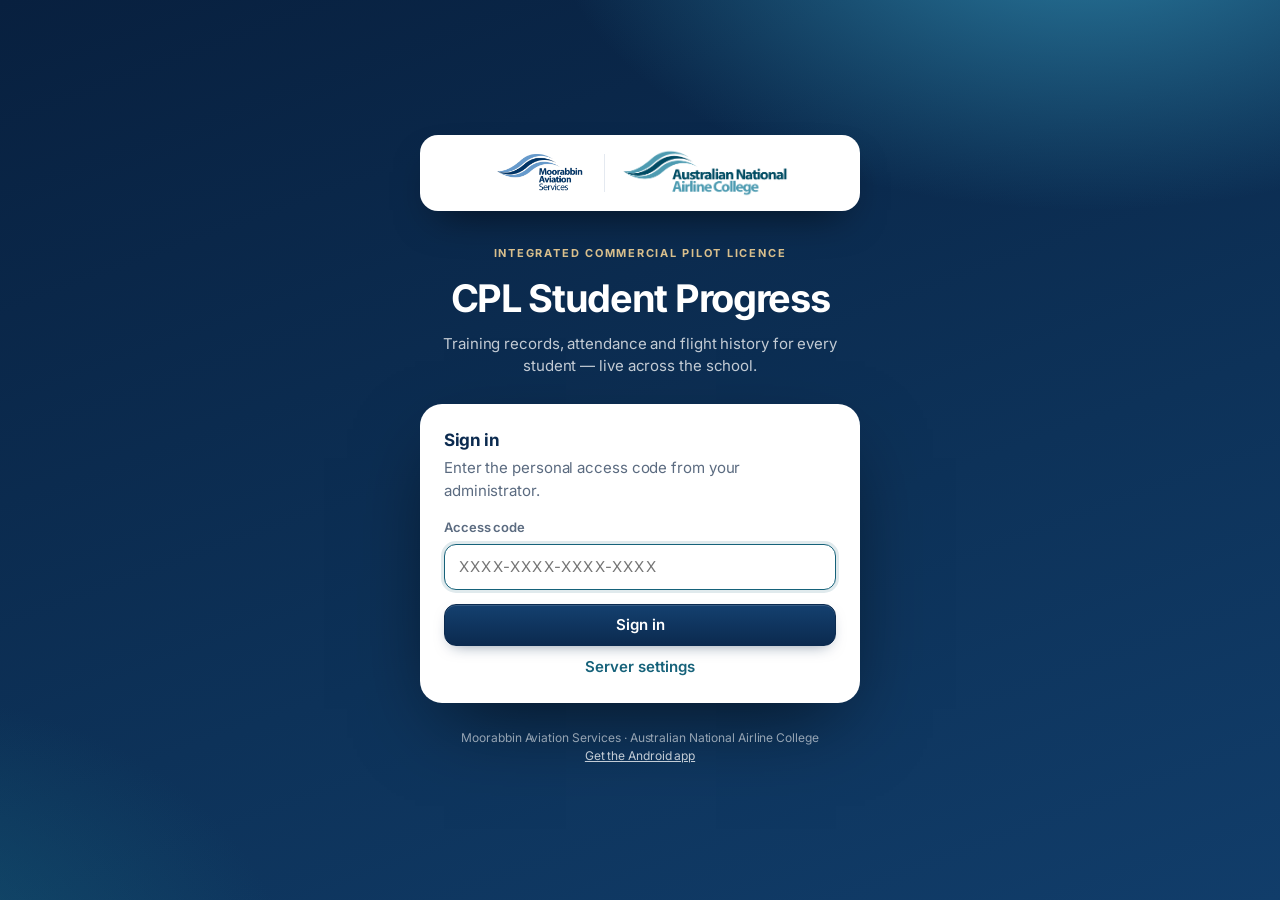
==== commit a4a34236: "Alignment pass: one control height, independent overview columns, two-line student header, cleaner r" ====
--- a/docs/index.html
+++ b/docs/index.html
@@ -2,7 +2,7 @@
 <html lang="en">
 <head>
 <meta charset="utf-8">
-<meta name="cpl-build" content="2026-11-01T00:35:58Z">
+<meta name="cpl-build" content="2026-11-01T00:43:04Z">
 <meta name="viewport" content="width=device-width,initial-scale=1,viewport-fit=cover">
 <meta name="theme-color" content="#0b2a4f">
 <meta name="description" content="CPL student progress for Moorabbin Aviation Services: training records, attendance and flight history, live across the school.">
@@ -14,16 +14,15 @@
 <meta name="mobile-web-app-capable" content="yes">
 <meta name="apple-mobile-web-app-status-bar-style" content="black-translucent">
 <meta name="apple-mobile-web-app-title" content="CPL Tracker">
-<link rel="preconnect" href="https://fonts.googleapis.com">
-<link rel="preconnect" href="https://fonts.gstatic.com" crossorigin>
-<link rel="stylesheet" href="https://fonts.googleapis.com/css2?family=Inter:opsz,wght@14..32,400..800&display=swap">
-<link rel="stylesheet" href="app.css?v=2026-11-01T00:35:58Z">
+<link rel="preload" href="fonts/inter-latin-400-normal.woff2" as="font" type="font/woff2" crossorigin>
+<link rel="preload" href="fonts/inter-latin-600-normal.woff2" as="font" type="font/woff2" crossorigin>
+<link rel="stylesheet" href="app.css?v=2026-11-01T00:43:04Z">
 </head>
 <body>
 <div id="app"><div class="login"><div class="box" style="color:#fff;text-align:center">Loading…</div></div></div>
 <noscript>This site needs JavaScript.</noscript>
-<script src="report.js?v=2026-11-01T00:35:58Z"></script>
-<script src="importer.js?v=2026-11-01T00:35:58Z"></script>
-<script src="app.js?v=2026-11-01T00:35:58Z"></script>
+<script src="report.js?v=2026-11-01T00:43:04Z"></script>
+<script src="importer.js?v=2026-11-01T00:43:04Z"></script>
+<script src="app.js?v=2026-11-01T00:43:04Z"></script>
 </body>
 </html>
--- a/docs/app.css
+++ b/docs/app.css
@@ -1,3 +1,8 @@
+/* Inter, served from this site (SIL OFL 1.1, fonts/OFL-Inter.txt) — no third-party font requests. */
+@font-face{font-family:Inter;src:url(fonts/inter-latin-400-normal.woff2) format("woff2");font-weight:400;font-display:swap}
+@font-face{font-family:Inter;src:url(fonts/inter-latin-500-normal.woff2) format("woff2");font-weight:500;font-display:swap}
+@font-face{font-family:Inter;src:url(fonts/inter-latin-600-normal.woff2) format("woff2");font-weight:600;font-display:swap}
+@font-face{font-family:Inter;src:url(fonts/inter-latin-700-normal.woff2) format("woff2");font-weight:700;font-display:swap}
 :root{
   --navy:#0b2a4f;--navy2:#123b6b;--teal:#16627a;--gold:#b8955a;--gold2:#d9bf8c;
   --bg:#f3f5f8;--surface:#fff;--line:#e3e8ef;--line2:#eef2f6;--text:#0f1c2e;--muted:#5b6b80;--faint:#98a4b3;
@@ -489,3 +494,28 @@
 }
 @media(prefers-reduced-motion:reduce){.content.enter,.palette{animation:none}}
 .table td{text-overflow:ellipsis;white-space:nowrap}.table td .who,.table td .prog{white-space:normal}
+
+/* ---- alignment pass: one control height, one rhythm ---- */
+:root{--ctl:36px}
+.toolbar{align-items:center;gap:12px;margin:0 0 14px}
+.chips{padding:0 28px 0 0;gap:8px;align-items:center}
+.chip,.focus button,.sortsel{height:var(--ctl);display:inline-flex;align-items:center;padding:0 14px;margin:0;font-size:13.5px;line-height:1}
+.sortsel{display:block;border-radius:10px;padding:0 30px 0 12px}
+.chip{border-radius:10px}
+.focus{padding:0;margin:0 0 12px;gap:6px}
+.focus button{border-radius:10px}
+.cols{align-items:start}
+.top{min-height:72px}
+.top .sub{margin-left:0}
+.card h2+.sub{margin-top:4px}
+.prow .t small,.li .t small{margin-top:1px}
+.prow>svg.i{color:var(--faint);width:20px;height:20px}
+.hero .meta+.meta{margin-top:0}
+@media(max-width:760px){
+  .toolbar{flex-direction:row;flex-wrap:wrap;gap:8px}
+  .toolbar .chips{flex:1 1 100%;margin:0 -14px;padding:0 28px 0 14px}
+  .focus{margin:0 -14px 10px}
+  .top{min-height:0}
+}
+.hero .meta,.hero h2{white-space:nowrap;overflow:hidden;text-overflow:ellipsis}
+.hero .head>div:not(.avatar){min-width:0;flex:1}
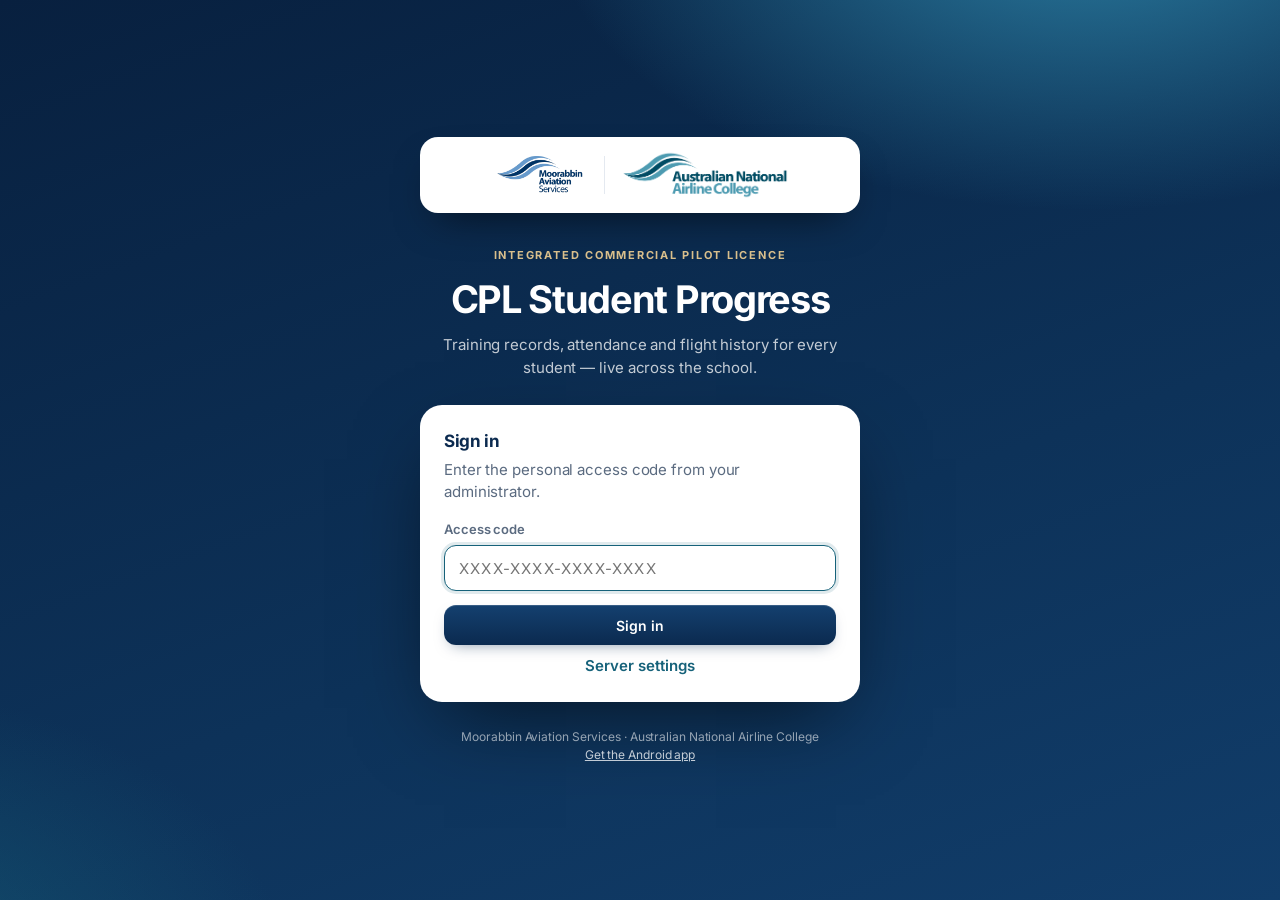
==== commit 5d448059: "State-of-the-art pass: outline icons (Lucide), attendance card with KPIs and weekly hours chart, sch" ====
--- a/docs/index.html
+++ b/docs/index.html
@@ -2,7 +2,7 @@
 <html lang="en">
 <head>
 <meta charset="utf-8">
-<meta name="cpl-build" content="2026-11-01T00:43:04Z">
+<meta name="cpl-build" content="2026-11-01T00:50:23Z">
 <meta name="viewport" content="width=device-width,initial-scale=1,viewport-fit=cover">
 <meta name="theme-color" content="#0b2a4f">
 <meta name="description" content="CPL student progress for Moorabbin Aviation Services: training records, attendance and flight history, live across the school.">
@@ -16,13 +16,13 @@
 <meta name="apple-mobile-web-app-title" content="CPL Tracker">
 <link rel="preload" href="fonts/inter-latin-400-normal.woff2" as="font" type="font/woff2" crossorigin>
 <link rel="preload" href="fonts/inter-latin-600-normal.woff2" as="font" type="font/woff2" crossorigin>
-<link rel="stylesheet" href="app.css?v=2026-11-01T00:43:04Z">
+<link rel="stylesheet" href="app.css?v=2026-11-01T00:50:23Z">
 </head>
 <body>
 <div id="app"><div class="login"><div class="box" style="color:#fff;text-align:center">Loading…</div></div></div>
 <noscript>This site needs JavaScript.</noscript>
-<script src="report.js?v=2026-11-01T00:43:04Z"></script>
-<script src="importer.js?v=2026-11-01T00:43:04Z"></script>
-<script src="app.js?v=2026-11-01T00:43:04Z"></script>
+<script src="report.js?v=2026-11-01T00:50:23Z"></script>
+<script src="importer.js?v=2026-11-01T00:50:23Z"></script>
+<script src="app.js?v=2026-11-01T00:50:23Z"></script>
 </body>
 </html>
--- a/docs/app.css
+++ b/docs/app.css
@@ -519,3 +519,79 @@
 }
 .hero .meta,.hero h2{white-space:nowrap;overflow:hidden;text-overflow:ellipsis}
 .hero .head>div:not(.avatar){min-width:0;flex:1}
+
+/* outline icons */
+svg.i{fill:none}
+.dot svg{fill:none;color:#fff}
+.hero .head>div:not(.avatar){flex:initial}
+.hero .head>div:nth-of-type(1){flex:1;min-width:0}
+
+/* attendance card + chart */
+.attcard{padding:20px 22px}
+.atthead{display:flex;align-items:center;gap:18px}
+.atthead .t{flex:1;min-width:0}.atthead .t b{display:block;font-size:20px;letter-spacing:-.02em;color:var(--navy);margin-top:2px}.atthead .t small{display:block;color:var(--muted);font-size:13px;margin-top:2px}
+.warnline{display:flex;align-items:center;gap:6px}.warnline svg.i{width:16px;height:16px}
+.kpis{display:grid;grid-template-columns:repeat(4,minmax(0,1fr));gap:10px;margin:18px 0 6px}
+.kpi{padding:12px 14px;border-radius:14px;background:#f5f8fb;box-shadow:inset 0 0 0 1px var(--line2)}
+.kpi b{display:block;font-size:20px;color:var(--navy);letter-spacing:-.02em}.kpi small{color:var(--muted);font-size:12.5px}
+.kpi.warn b{color:var(--red)}
+.chart{margin-top:14px}
+.chart .ch{display:flex;align-items:center;justify-content:space-between;gap:12px;flex-wrap:wrap;margin-bottom:6px}
+.chart .ch b{font-size:14px;color:var(--navy)}.chart .ch span{display:flex;align-items:center;gap:6px;color:var(--muted);font-size:12px}
+.lg{display:inline-block;width:10px;height:10px;border-radius:3px;margin-left:8px}.lg.met{background:#1f7a4d}.lg.under{background:#c2493d}.lg.inprog{background:#c3cddb}
+.chart svg{width:100%;height:170px;display:block;overflow:visible}
+.chart line.req{stroke:#0b2a4f;stroke-opacity:.45;stroke-dasharray:4 4;stroke-width:1.2;vector-effect:non-scaling-stroke}
+.chart text.cl{font:600 11px var(--sans);fill:var(--muted)}.chart text.r{text-anchor:end}
+.chart rect{transition:opacity .15s}.chart rect:hover{opacity:.8}
+.sesshead{display:flex;align-items:flex-end;justify-content:space-between;gap:12px;margin:22px 0 6px;flex-wrap:wrap}
+.sesshead .pills{display:flex;gap:6px;flex-wrap:wrap;margin-top:6px}
+.rule{font-size:12.5px;margin-bottom:10px}
+/* overview weekly bars */
+.ch2{display:flex;align-items:flex-start;justify-content:space-between;gap:16px}
+.ch2 .big{text-align:right;font-size:26px;font-weight:700;color:var(--navy);letter-spacing:-.03em;line-height:1.1}.ch2 .big small{display:block;font-size:12px;font-weight:500;color:var(--muted);letter-spacing:0}
+.wbars{display:grid;grid-template-columns:repeat(12,minmax(0,1fr));gap:8px;align-items:end;height:170px;margin-top:14px}
+.wb{position:relative;height:100%;display:flex;flex-direction:column;justify-content:flex-end;align-items:center}
+.wb i{display:block;width:100%;max-width:44px;border-radius:8px 8px 4px 4px;background:linear-gradient(180deg,#2a7c99,#16627a);transition:filter .15s}
+.wb.now i{background:linear-gradient(180deg,#e2c995,#b8955a)}
+.wb:hover i{filter:brightness(1.1)}
+.wb b{position:absolute;font-size:11.5px;color:var(--navy);top:auto;bottom:calc(var(--h,0%) + 22px)}
+.wb b{position:static;order:-1;font-size:11.5px;color:var(--navy);margin-bottom:4px}
+.wb small{font-size:11px;color:var(--muted);margin-top:6px;white-space:nowrap}
+/* lesson phases */
+.phases{display:grid;grid-template-columns:repeat(3,minmax(0,1fr));gap:12px;margin-bottom:14px}
+.phasecard{background:#fff;border-radius:16px;box-shadow:var(--shadow);padding:14px 16px}
+.phasecard .t{display:flex;align-items:baseline;gap:8px;margin-bottom:10px}
+.phasecard .t b{font-size:15px;color:var(--navy)}.phasecard .t small{color:var(--muted);font-size:12.5px;flex:1}
+.phasecard .t span{font-size:20px;font-weight:700;color:var(--navy);letter-spacing:-.02em}.phasecard em{font-style:normal;font-size:13px;color:var(--muted);font-weight:600}
+@media(max-width:760px){
+  .atthead{flex-wrap:wrap}.atthead .btn{width:100%}
+  .kpis{grid-template-columns:repeat(2,minmax(0,1fr))}
+  .wbars{gap:4px;height:150px}.wb small{font-size:9.5px}.wb b{font-size:10px}
+  .phases{grid-template-columns:1fr;gap:8px}
+  .chart svg{height:140px}
+}
+
+/* ---- figures and buttons: one system ---- */
+.u{font-size:.62em;font-weight:600;letter-spacing:0;opacity:.62;margin-left:.12em}
+.tile b,.kpi b,.stats b,.ch2 .big,.phasecard .t span,.minis b,.welcome .stats b{font-weight:700;letter-spacing:-.035em;font-variant-numeric:tabular-nums lining-nums}
+.tile b{font-size:24px}.kpi b{font-size:22px}.stats b{font-size:32px}
+.tile small,.kpi small,.stats small,.minis small{font-size:12.5px;font-weight:500;letter-spacing:.005em}
+.stats .gold .u{opacity:.8}
+.btn{height:40px;min-height:40px;padding:0 16px;font-size:14px;font-weight:600;letter-spacing:-.005em;gap:8px;border-radius:12px}
+.btn svg.i{width:18px;height:18px;stroke-width:2}
+.btn:not(.primary):not(.gold):not(.ghost):not(.danger){background:#fff;border:1px solid #dfe5ee;box-shadow:0 1px 2px #0b2a4f0f}
+.btn:not(.primary):not(.gold):not(.ghost):not(.danger):hover{border-color:#c9d3e0;background:#fbfcfe;box-shadow:0 4px 12px -6px #0b2a4f40}
+.btn.danger{background:#fff;border:1px solid #f1d0cc}
+.btn.ghost{height:40px;padding:0 12px;color:var(--navy)}
+.top .btn.ghost{color:var(--muted)}.top .btn.ghost:hover{color:var(--navy)}
+.icon-btn{width:40px;height:40px;border-radius:12px}
+.icon-btn svg.i{width:20px;height:20px}
+.btn.primary,.btn.gold{border:0}
+.fab{height:48px;padding:0 20px;border-radius:16px}
+.sheet .foot .btn{height:44px}
+.drop svg.i{stroke-width:1.6}
+.side nav a svg.i{width:20px;height:20px;stroke-width:1.8}
+.label{letter-spacing:.1em;font-size:10.5px}
+.wbars{overflow:hidden}.wb{min-width:0}
+@media(max-width:760px){.wb small{visibility:hidden}.wb:nth-child(3n+2) small{visibility:visible;overflow:visible}.wb small{font-size:10px}}
+@media(max-width:760px){.top .btn.ghost,.top .icon-btn{color:#fff}.top .btn.ghost:hover{color:#fff;background:#ffffff1a}}
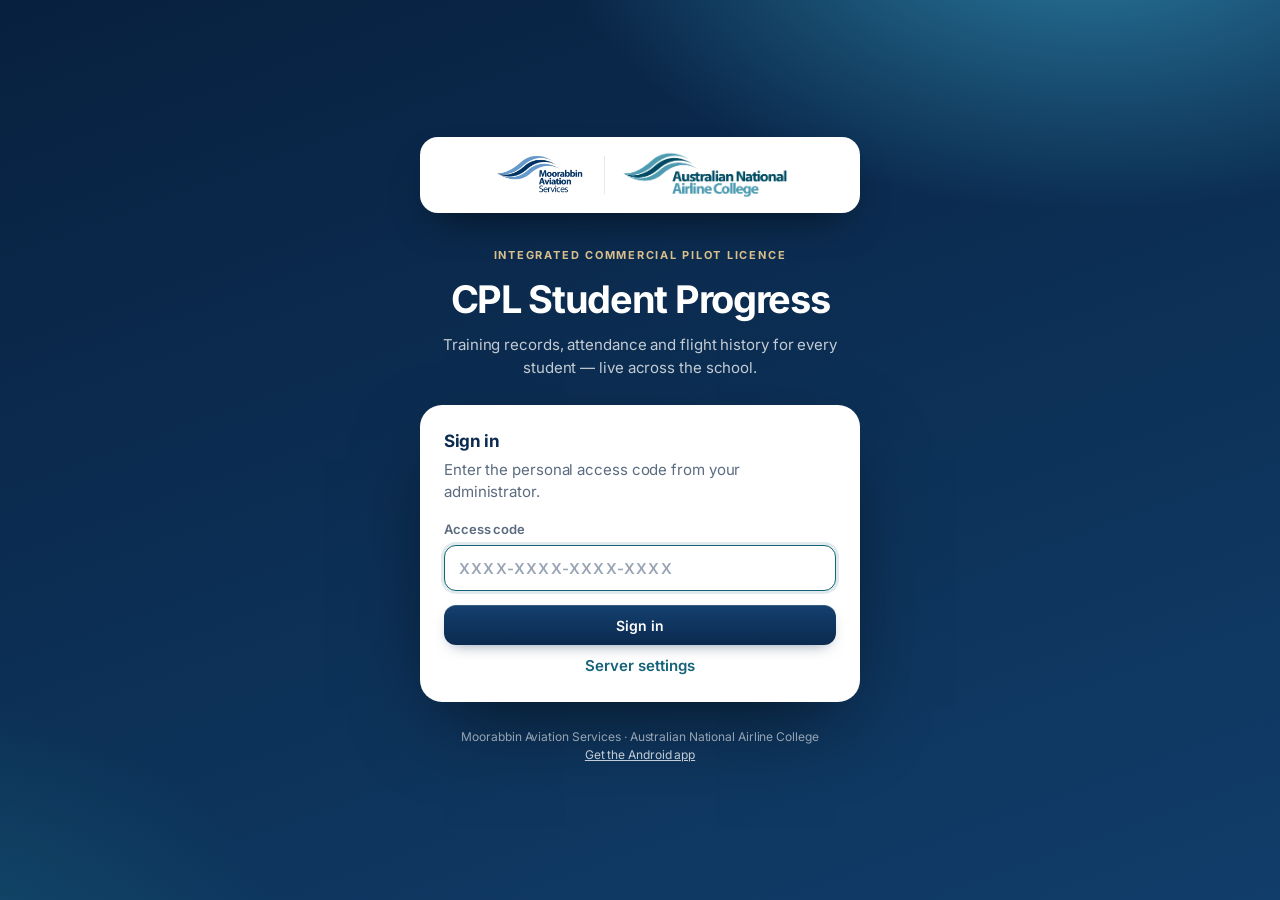
==== commit 8a2df0e6: "Sign-in: typed access code was white on white; inputs always use the text colour Co-Authored-By: Cla" ====
--- a/docs/index.html
+++ b/docs/index.html
@@ -2,7 +2,7 @@
 <html lang="en">
 <head>
 <meta charset="utf-8">
-<meta name="cpl-build" content="2026-11-01T00:50:23Z">
+<meta name="cpl-build" content="2026-11-01T00:54:39Z">
 <meta name="viewport" content="width=device-width,initial-scale=1,viewport-fit=cover">
 <meta name="theme-color" content="#0b2a4f">
 <meta name="description" content="CPL student progress for Moorabbin Aviation Services: training records, attendance and flight history, live across the school.">
@@ -16,13 +16,13 @@
 <meta name="apple-mobile-web-app-title" content="CPL Tracker">
 <link rel="preload" href="fonts/inter-latin-400-normal.woff2" as="font" type="font/woff2" crossorigin>
 <link rel="preload" href="fonts/inter-latin-600-normal.woff2" as="font" type="font/woff2" crossorigin>
-<link rel="stylesheet" href="app.css?v=2026-11-01T00:50:23Z">
+<link rel="stylesheet" href="app.css?v=2026-11-01T00:54:39Z">
 </head>
 <body>
 <div id="app"><div class="login"><div class="box" style="color:#fff;text-align:center">Loading…</div></div></div>
 <noscript>This site needs JavaScript.</noscript>
-<script src="report.js?v=2026-11-01T00:50:23Z"></script>
-<script src="importer.js?v=2026-11-01T00:50:23Z"></script>
-<script src="app.js?v=2026-11-01T00:50:23Z"></script>
+<script src="report.js?v=2026-11-01T00:54:39Z"></script>
+<script src="importer.js?v=2026-11-01T00:54:39Z"></script>
+<script src="app.js?v=2026-11-01T00:54:39Z"></script>
 </body>
 </html>
--- a/docs/app.css
+++ b/docs/app.css
@@ -595,3 +595,7 @@
 .wbars{overflow:hidden}.wb{min-width:0}
 @media(max-width:760px){.wb small{visibility:hidden}.wb:nth-child(3n+2) small{visibility:visible;overflow:visible}.wb small{font-size:10px}}
 @media(max-width:760px){.top .btn.ghost,.top .icon-btn{color:#fff}.top .btn.ghost:hover{color:#fff;background:#ffffff1a}}
+/* inputs always use the text colour, never the white of the sign-in screen around them */
+.login .card,.field input,.field select,.field textarea,.search input,.palette input{color:var(--text)}
+.login .card .field input::placeholder{color:#9aa6b5}
+.login .card .field input{caret-color:var(--navy);font-weight:600}
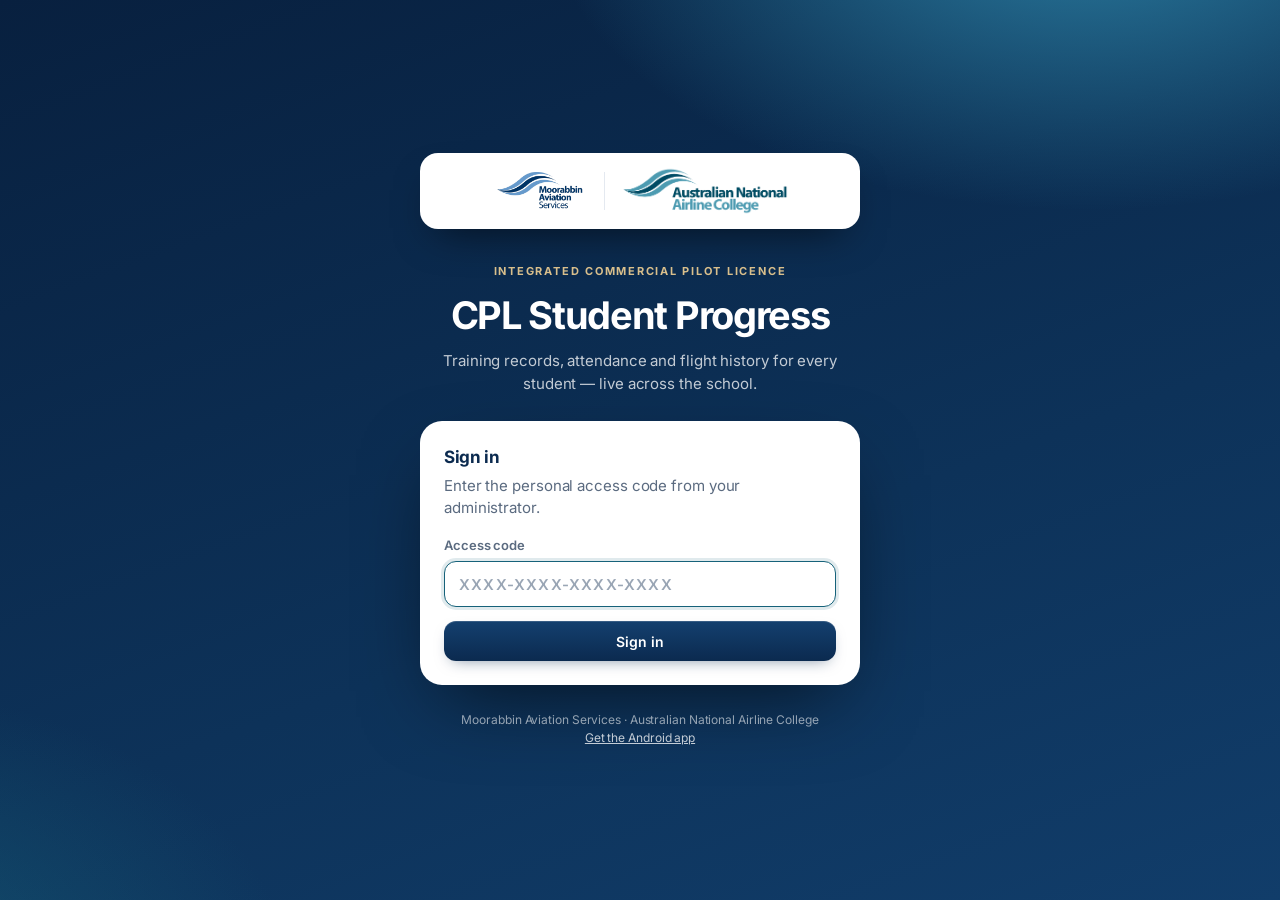
==== commit 8c13e0b3: "Sign-in: remove Server settings (everyone uses coursetracker.online) Co-Authored-By: Claude Opus 5.5" ====
--- a/docs/index.html
+++ b/docs/index.html
@@ -2,7 +2,7 @@
 <html lang="en">
 <head>
 <meta charset="utf-8">
-<meta name="cpl-build" content="2026-11-01T00:54:39Z">
+<meta name="cpl-build" content="2026-11-01T00:57:13Z">
 <meta name="viewport" content="width=device-width,initial-scale=1,viewport-fit=cover">
 <meta name="theme-color" content="#0b2a4f">
 <meta name="description" content="CPL student progress for Moorabbin Aviation Services: training records, attendance and flight history, live across the school.">
@@ -16,13 +16,13 @@
 <meta name="apple-mobile-web-app-title" content="CPL Tracker">
 <link rel="preload" href="fonts/inter-latin-400-normal.woff2" as="font" type="font/woff2" crossorigin>
 <link rel="preload" href="fonts/inter-latin-600-normal.woff2" as="font" type="font/woff2" crossorigin>
-<link rel="stylesheet" href="app.css?v=2026-11-01T00:54:39Z">
+<link rel="stylesheet" href="app.css?v=2026-11-01T00:57:13Z">
 </head>
 <body>
 <div id="app"><div class="login"><div class="box" style="color:#fff;text-align:center">Loading…</div></div></div>
 <noscript>This site needs JavaScript.</noscript>
-<script src="report.js?v=2026-11-01T00:54:39Z"></script>
-<script src="importer.js?v=2026-11-01T00:54:39Z"></script>
-<script src="app.js?v=2026-11-01T00:54:39Z"></script>
+<script src="report.js?v=2026-11-01T00:57:13Z"></script>
+<script src="importer.js?v=2026-11-01T00:57:13Z"></script>
+<script src="app.js?v=2026-11-01T00:57:13Z"></script>
 </body>
 </html>
